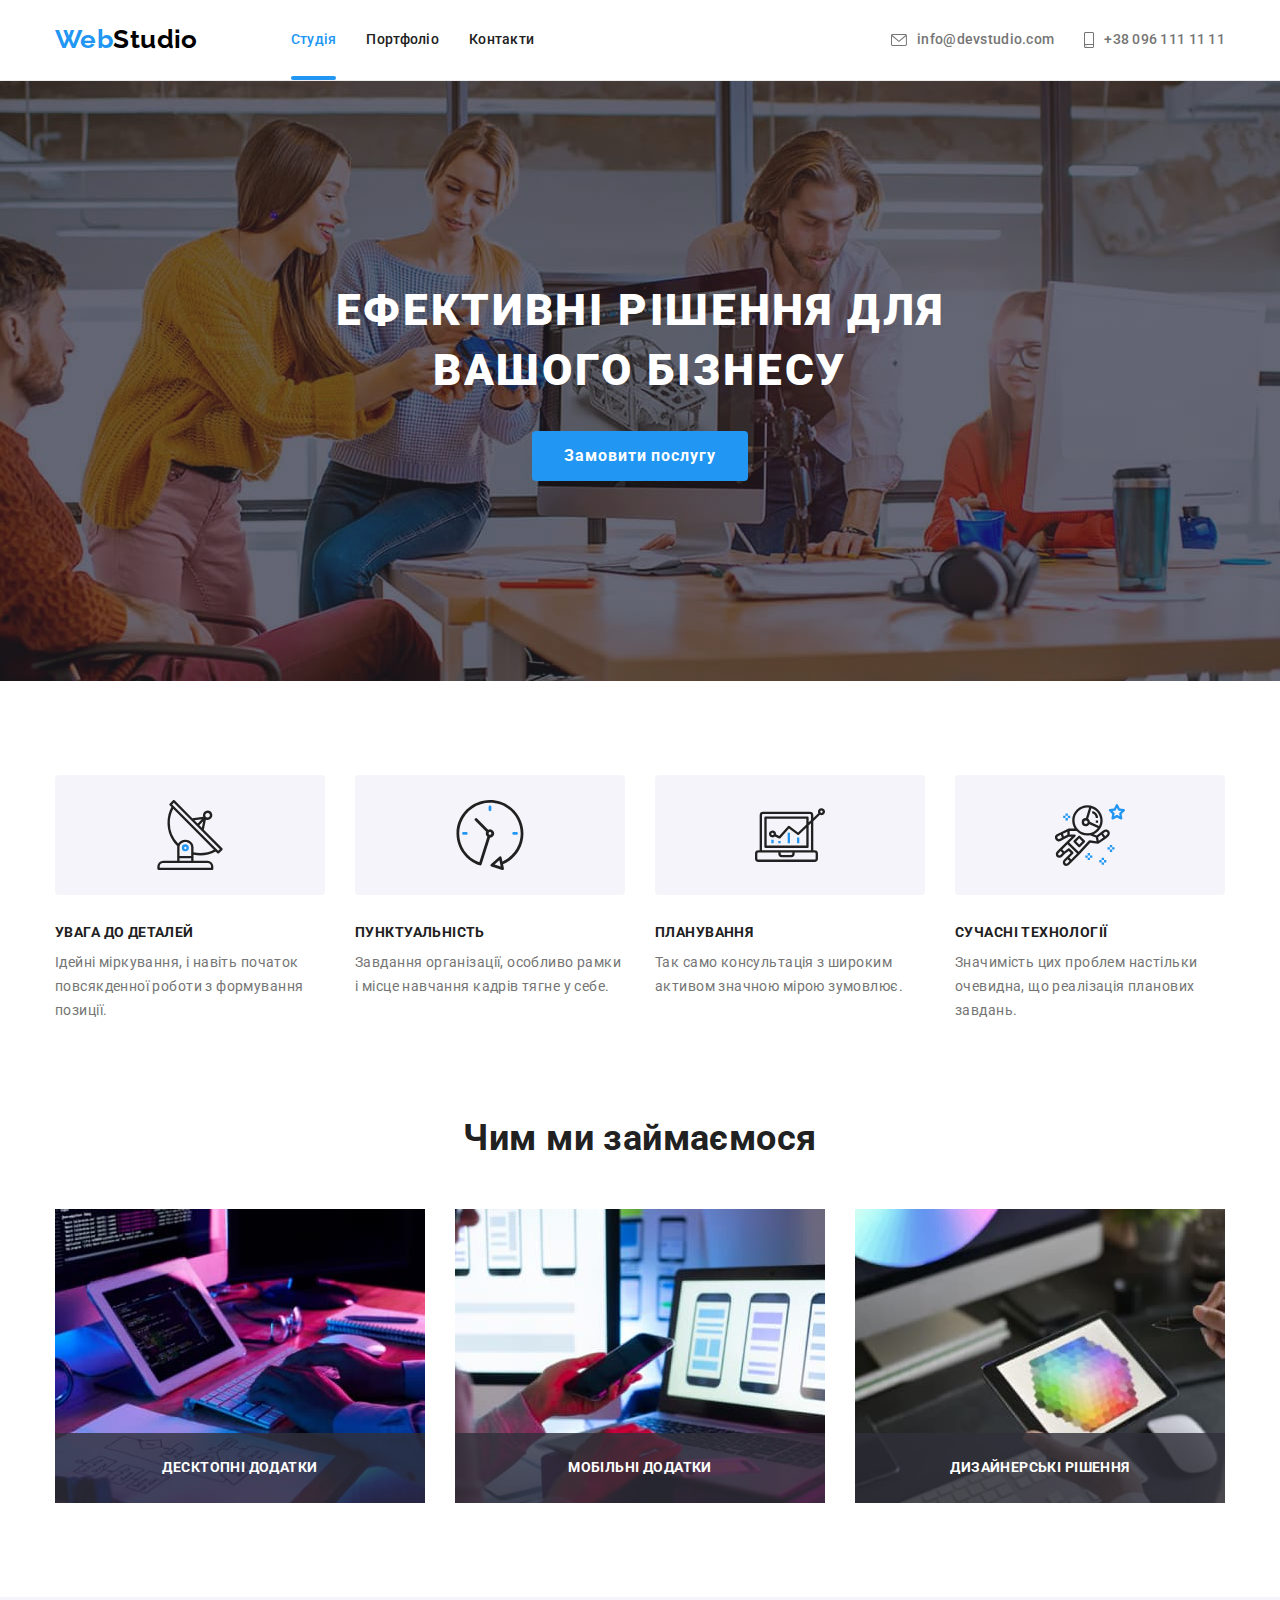
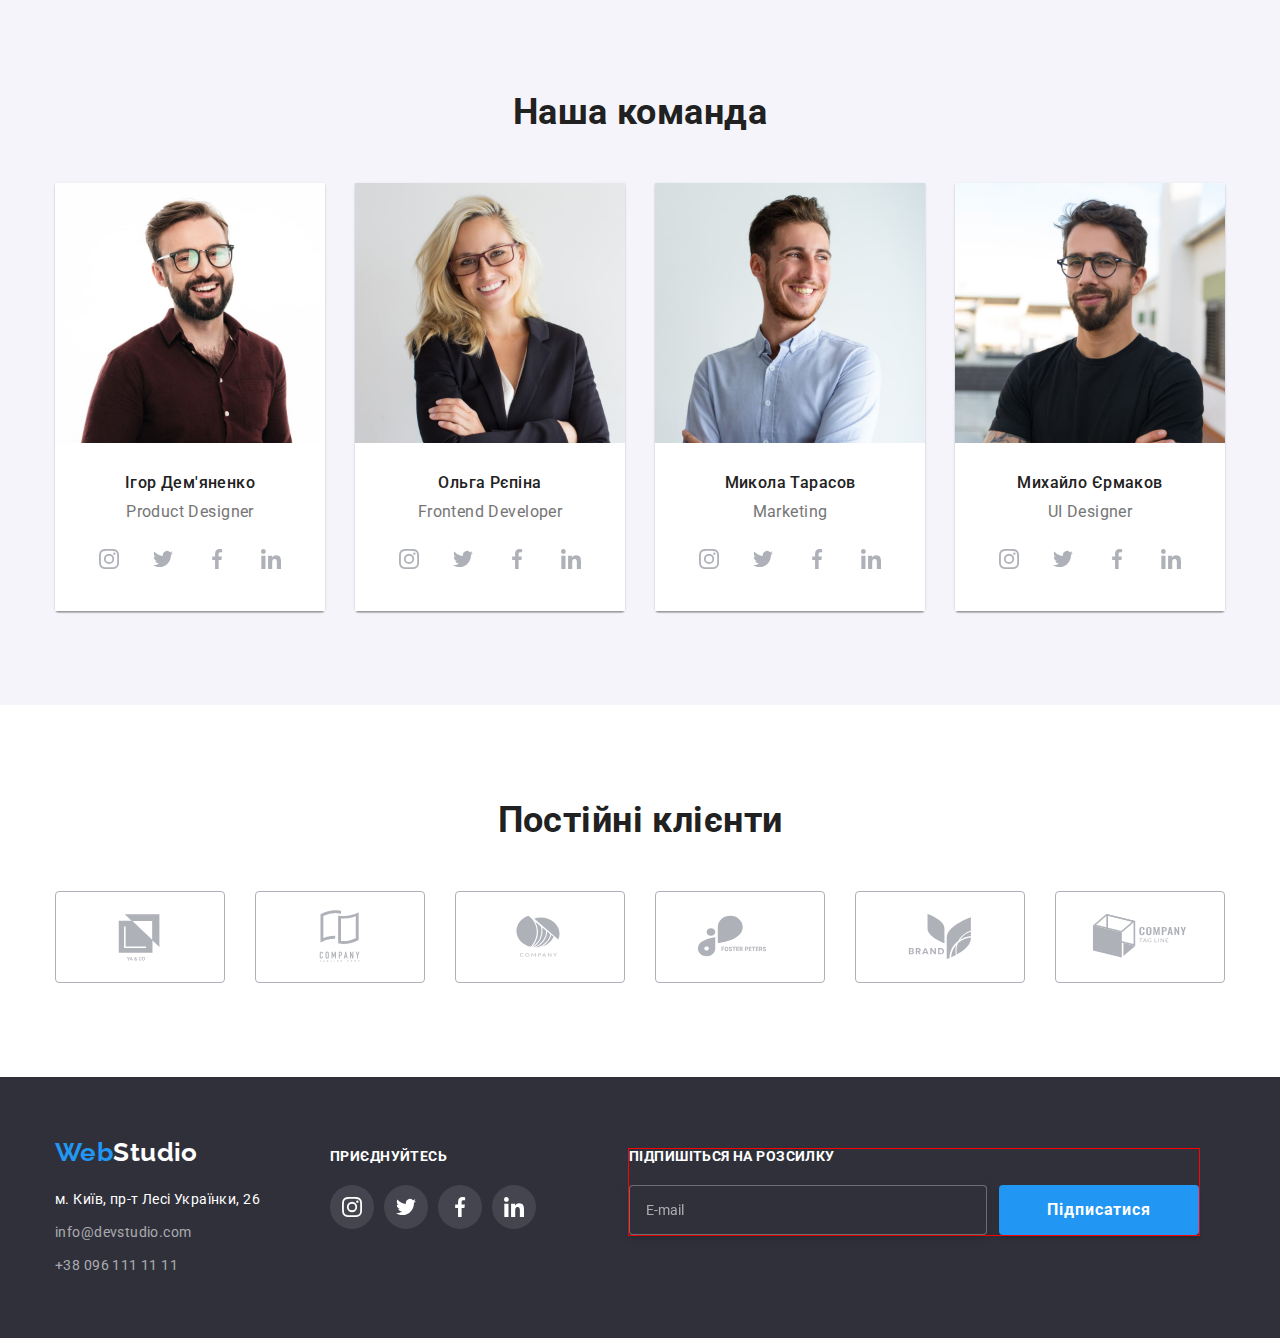
==== index.html @ 8bbc1e12 "Добавляет форму в футер" ====
<!DOCTYPE html>
<html lang="uk">
<head>
    <meta charset="UTF-8">
    <meta http-equiv="X-UA-Compatible" content="IE=edge">
    <meta name="viewport" content="width=device-width, initial-scale=1.0">
    <title>Студія</title>

    <link rel="stylesheet" href="https://cdnjs.cloudflare.com/ajax/libs/modern-normalize/1.1.0/modern-normalize.min.css">
    <link rel="stylesheet" href="https://fonts.googleapis.com/css2?family=Raleway:wght@700&family=Roboto:wght@400;500;700;900&display=swap">
    <link rel="stylesheet" href="./css/styles.css">
</head>
<body>
    <!-- шапка сайта-->
    <header class="page-header">
        <div class="container">
            <div class="main-nav">
                <nav class="nav-list">
                    <a lang="en" href="" class="logo"><span class="logo-span">Web</span>Studio</a>
                <ul class="site-nav list">    
                    <li class="item">
                        <a href="" class="link current">Студія</a>
                    </li>
                    <li class="item"> 
                        <a href="./portfolio.html" class="link">Портфоліо</a>
                    </li>
                    <li class="item"> 
                        <a href="" class="link">Контакти</a>
                    </li>
                </ul>
                </nav>
                <ul class="social-links list">
                    <li class="item">   
                        <a href="mailto:info@devstudio.com" class="contacts-mail">
                            <svg class="icon-envelope" width="16" height="12">
                                <use href="./img/symbol-defs.svg#icon-envelope"></use>
                            </svg>
                            info@devstudio.com
                        </a>
                    </li>
                    <li class="item">
                        <a href="tel:+380961111111" class="contacts-tel">
                            <svg class="icon-smartphone" width="10" height="16">
                                <use href="./img/symbol-defs.svg#icon-smartphone"></use>
                            </svg>
                            +38 096 111 11 11
                        </a>
                    </li>
                </ul> 
            </div>
        </div>
    </header>
    <main>
        <!-- заголовок и кнопка -->

        <section class="hero overlay">
            <div class="container">
                <h1 class="hero-title">Ефективні рішення для вашого бізнесу</h1>
                <button data-modal-open type="button" class="button primary">Замовити послугу</button>
            </div>
        </section>

        <!-- Модальное окно -->
        
        <div class="backdrop is-hidden" data-modal>
            <div class="modal">
                <button data-modal-close class="modal-button">
                    <svg class="modal-svg" width="18" height="18">
                        <use href="./img/symbol-defs.svg#icon-close-black"></use>
                    </svg>
                </button>
            </div>
        </div>
        <script src="./js/modal.js">
        </script>

        <!-- секция особенности -->
        
        <section class="section">
            <div class="container">
                <h2 class="section-title feature-title">Особливості та переваги</h2>
                <ul class="features">
                    <li class="features-list">
                        <div class="features-icon">
                            <svg class="icon-antenna" width="70" height="70">
                                <use href="./img/symbol-defs.svg#icon-antenna"></use>
                            </svg>
                        </div>
                        <h3 class="title">Увага до деталей</h3>
                        <p class="item">Ідейні міркування, і навіть початок повсякденної роботи з формування позиції.</p>
                    </li>
                    <li class="features-list">
                        <div class="features-icon">
                            <svg class="icon-clock" width="70" height="70">
                                <use href="./img/symbol-defs.svg#icon-clock"></use>
                            </svg>
                        </div>
                        <h3 class="title">Пунктуальність</h3>
                        <p class="item">Завдання організації, особливо рамки і місце навчання кадрів тягне у себе.</p>
                    </li>
                    <li class="features-list">
                        <div class="features-icon">
                            <svg class="icon-diagram" width="70" height="70">
                                <use href="./img/symbol-defs.svg#icon-diagram"></use>
                            </svg>
                        </div>
                        <h3 class="title">Планування</h3>
                        <p class="item">Так само консультація з широким активом значною мірою зумовлює.</p>
                    </li>
                    <li class="features-list">
                        <div class="features-icon">
                            <svg class="icon-astronaut" width="70" height="70">
                                <use href="./img/symbol-defs.svg#icon-astronaut"></use>
                            </svg>
                        </div>
                        <h3 class="title">Сучасні технології</h3>
                        <p class="item">Значимість цих проблем настільки очевидна, що реалізація планових завдань.</p>
                    </li>
                </ul>
            </div>
        </section>
            
        <!-- секция фото чем занимаемся -->
        <section class="section section-work">
            <div class="container">
                <h2 class="section-title">Чим ми займаємося</h2>
                    <ul class="work">
                        <li class="item">
                            <div class="item-thumb">
                                <img src="./img/box1.jpg" alt="пишемо програми, алгоритми" width="370" height="294">
                                <h3 class="title">Десктопні додатки</h3>
                            </div>
                        </li>
                        <li class="item">
                            <div class="item-thumb">
                                <img src="./img/box2.jpg" alt="робимо дизайн телефону на ноутбуці" width="370" height="294">
                                <h3 class="title">Мобільні додатки</h3>
                            </div>
                        </li>
                        <li class="item">
                            <div class="item-thumb">
                                <img src="./img/box3.jpg" alt="підбираємо кольори для дизайну" width="370" height="294">
                                <h3 class="title">Дизайнерські рішення</h3>
                            </div>
                        </li>
                    </ul>
            </div>
        </section>

        <!-- секция команда -->
        <section class="section section-team">
            <div class="container">
                <h2 class="section-title">Наша команда</h2>
                    <ul class="team">
                        <li class="team-list">
                            <img src="./img/img1.jpg" alt="фото Ігор Дем'яненко" width="270" height="260">
                            <div class="team-title">
                                <h3 class="title">Ігор Дем'яненко</h3>
                                <p lang="en" class="item">Product Designer</p>
                                <ul class="team-icon">
                                    <li class="team-icon-social">
                                        <a href="" class="team-icon-size">
                                            <svg class="team-svg" width="20" height="20">
                                                <use href="./img/symbol-defs.svg#icon-instagram"></use>
                                            </svg>
                                        </a>
                                    </li>
                                    <li class="team-icon-social">
                                        <a href="" class="team-icon-size">
                                            <svg class="team-svg" width="20" height="20">
                                                <use href="./img/symbol-defs.svg#icon-twitter"></use>
                                            </svg>
                                        </a>
                                    </li>
                                    <li class="team-icon-social">
                                        <a href="" class="team-icon-size">
                                            <svg class="team-svg" width="20" height="20">
                                                <use href="./img/symbol-defs.svg#icon-facebook"></use>
                                            </svg>
                                        </a>
                                    </li>
                                    <li class="team-icon-social">
                                        <a href="" class="team-icon-size">
                                            <svg class="team-svg" width="20" height="20">
                                                <use href="./img/symbol-defs.svg#icon-linkedin"></use>
                                            </svg>
                                        </a>
                                    </li>
                                </ul>
                            </div>
                        </li>
                        <li class="team-list">
                            <img src="./img/img2.jpg" alt="фото Ольга Рєпіна" width="270" height="260">
                            <div class="team-title">
                                <h3 class="title">Ольга Рєпіна</h3>
                                <p lang="en" class="item">Frontend Developer</p>
                                <ul class="team-icon">
                                    <li class="team-icon-social">
                                        <a href="" class="team-icon-size">
                                            <svg class="team-svg" width="20" height="20">
                                                <use href="./img/symbol-defs.svg#icon-instagram"></use>
                                            </svg>
                                        </a>
                                    </li>
                                    <li class="team-icon-social">
                                        <a href="" class="team-icon-size">
                                            <svg class="team-svg" width="20" height="20">
                                                <use href="./img/symbol-defs.svg#icon-twitter"></use>
                                            </svg>
                                        </a>
                                    </li>
                                    <li class="team-icon-social">
                                        <a href="" class="team-icon-size">
                                            <svg class="team-svg" width="20" height="20">
                                                <use href="./img/symbol-defs.svg#icon-facebook"></use>
                                            </svg>
                                        </a>
                                    </li>
                                    <li class="team-icon-social">
                                        <a href="" class="team-icon-size">
                                            <svg class="team-svg" width="20" height="20">
                                                <use href="./img/symbol-defs.svg#icon-linkedin"></use>
                                            </svg>
                                        </a>
                                    </li>
                                </ul>
                            </div>
                        </li>
                        <li class="team-list">
                            <img src="./img/img3.jpg" alt="фото чоловік Marketing" width="270" height="260">
                            <div class="team-title">
                                <h3 class="title">Микола Тарасов</h3>
                                <p lang="en" class="item">Marketing</p>
                                <ul class="team-icon">
                                    <li class="team-icon-social">
                                        <a href="" class="team-icon-size">
                                            <svg class="team-svg" width="20" height="20">
                                                <use href="./img/symbol-defs.svg#icon-instagram"></use>
                                            </svg>
                                        </a>
                                    </li>
                                    <li class="team-icon-social">
                                        <a href="" class="team-icon-size">
                                            <svg class="team-svg" width="20" height="20">
                                                <use href="./img/symbol-defs.svg#icon-twitter"></use>
                                            </svg>
                                        </a>
                                    </li>
                                    <li class="team-icon-social">
                                        <a href="" class="team-icon-size">
                                            <svg class="team-svg" width="20" height="20">
                                                <use href="./img/symbol-defs.svg#icon-facebook"></use>
                                            </svg>
                                        </a>
                                    </li>
                                    <li class="team-icon-social">
                                        <a href="" class="team-icon-size">
                                            <svg class="team-svg" width="20" height="20">
                                                <use href="./img/symbol-defs.svg#icon-linkedin"></use>
                                            </svg>
                                        </a>
                                    </li>
                                </ul>
                            </div>
                        </li>
                        <li class="team-list">
                            <img src="./img/img4.jpg" alt="фото Михайло Єрмаков" width="270" height="260">
                            <div class="team-title">
                                <h3 class="title">Михайло Єрмаков</h3>
                                <p lang="en" class="item">UI Designer</p>
                                <ul class="team-icon">
                                    <li class="team-icon-social">
                                        <a href="" class="team-icon-size">
                                            <svg class="team-svg" width="20" height="20">
                                                <use href="./img/symbol-defs.svg#icon-instagram"></use>
                                            </svg>
                                        </a>
                                    </li>
                                    <li class="team-icon-social">
                                        <a href="" class="team-icon-size">
                                            <svg class="team-svg" width="20" height="20">
                                                <use href="./img/symbol-defs.svg#icon-twitter"></use>
                                            </svg>
                                        </a>
                                    </li>
                                    <li class="team-icon-social">
                                        <a href="" class="team-icon-size">
                                            <svg class="team-svg" width="20" height="20">
                                                <use href="./img/symbol-defs.svg#icon-facebook"></use>
                                            </svg>
                                        </a>
                                    </li>
                                    <li class="team-icon-social">
                                        <a href="" class="team-icon-size">
                                            <svg class="team-svg" width="20" height="20">
                                                <use href="./img/symbol-defs.svg#icon-linkedin"></use>
                                            </svg>
                                        </a>
                                    </li>
                                </ul>
                            </div>
                        </li>
                    </ul>
            </div>
        </section>

        <!-- секция постоянные клиенты -->

        <section class="section section-client">
            <div class="container">
                <h2 class="section-title">Постійні клієнти</h2>
                <ul class="clients">
                    <li class="clients-list">
                        <a href="" class="clients-icon">
                            <svg class="company" width="106" height="60">
                                <use href="./img/symbol-defs.svg#icon-Logo-1"></use>
                            </svg>
                        </a> 
                    </li>
                    <li class="clients-list">
                        <a href="" class="clients-icon">
                            <svg class="company" width="106" height="60">
                                <use href="./img/symbol-defs.svg#icon-Logo-2"></use>
                            </svg>
                        </a>
                    </li>
                    <li class="clients-list">
                        <a href="" class="clients-icon">
                            <svg class="company" width="106" height="60">
                                <use href="./img/symbol-defs.svg#icon-Logo-3"></use>
                            </svg>
                        </a>
                    </li>
                    <li class="clients-list">
                        <a href="" class="clients-icon">
                            <svg class="company" width="106" height="60">
                                <use href="./img/symbol-defs.svg#icon-Logo-4"></use>
                            </svg>
                        </a>
                    </li>
                    <li class="clients-list">
                        <a href="" class="clients-icon">
                            <svg class="company" width="106" height="60">
                                <use href="./img/symbol-defs.svg#icon-Logo-5"></use>
                            </svg>
                        </a>
                    </li>
                    <li class="clients-list">
                        <a href="" class="clients-icon">
                            <svg class="company" width="106" height="60">
                                <use href="./img/symbol-defs.svg#icon-Logo-6"></use>
                            </svg>
                        </a>
                    </li>
                </ul>

            </div>
        </section>

    </main>
    <!-- футер -->
    
    <footer class="footer">
        <div class="container">
            <div class="footer-all">
                <a lang="en" href="" class="logo-footer"><span class="logo-span">Web</span>Studio</a>
                <address class="footer-address">
                    <a href="" class="address">м. Київ, пр-т Лесі Українки, 26</a>
                    <ul class="footer-contacts social-links">
                        <li class="contacts">
                            <a href="mailto:info@devstudio.com" class="contacts-mail">info@devstudio.com</a>
                        </li>
                        <li>
                            <a href="tel:+380961111111" class="contacts-tel">+38 096 111 11 11</a>
                        </li>
                    </ul>
                </address>
            </div>
            <div class="footer-social">
                <h3 class="title-footer">приєднуйтесь</h3>
                <ul class="footer-icon">
                    <li class="footer-icon-social">
                        <a href="" class="footer-icon-size">
                            <svg class="footer-svg" width="20" height="20">
                                <use href="./img/symbol-defs.svg#icon-instagram-footer"></use>
                            </svg>
                        </a>
                    </li>
                    <li class="footer-icon-social">
                        <a href="" class="footer-icon-size">
                            <svg class="footer-svg" width="20" height="20">
                                <use href="./img/symbol-defs.svg#icon-twitter-footer"></use>
                            </svg>
                        </a>
                    </li>
                    <li class="footer-icon-social">
                        <a href="" class="footer-icon-size">
                            <svg class="footer-svg" width="20" height="20">
                                <use href="./img/symbol-defs.svg#icon-facebook-footer"></use>
                            </svg>
                        </a>
                    </li>
                    <li class="footer-icon-social">
                        <a href="" class="footer-icon-size">
                            <svg class="footer-svg" width="20" height="20">
                                <use href="./img/symbol-defs.svg#icon-linkedin-footer"></use>
                            </svg>
                        </a>
                    </li>
                </ul>
            </div>  
            <form class="form">
                <h3 class="title-footer">підпишіться на розсилку</h3>
                <div class="form-field">
                    <label for="email"></label>
                    <input class="form-input" type="email" name="email" id="email" placeholder="E-mail" />
                    <button class="footer-btn" type="submit">Підписатися</button>
                </div>
            </form>          
        </div>
    </footer>
    
   
</body>
</html>
---- css/styles.css ----
:root {
    --primary-text-color: #212121;
    --secondary-text-color: #757575;
    --title-text-color: #FFFFFF;
    --accent-color: #2196F3;
    --logo-accent-color: #000000;
    --clients-accent-color: #afb1b8;
    --footer-mail-text-color: rgba(255, 255, 255, 0.6);
    --footer-icon-color: rgba(255, 255, 255, 0.1);
    --primary-bg-color: #FFFFFF;
    --clients-bg-color: #F5F5F5;
    --secondary-bg-color: #F5F4FA;
    --bg-color-hero: #C4C4C4;
    --bgimg-overlay: rgba(47, 48, 58, 0.4);
    --bg-color-overlay-sites: rgba(33, 150, 243, 0.9);
    --hero-footer-bg-color: #2F303A;
    --border-color: #ECECEC;
    --border-sites: #EEEEEE;
    --border-clients: #AFB1B8;
    --card-sites-gap: 30px;
    --timing-function: cubic-bezier(0.4, 0, 0.2, 1);
}   

/* цвет основого текста #212121 */
/* вторичный цвет текста #757575*/
/* вспомагат черный цвет #000000 */
/* белый цвет #FFFFFF */
/* акцент синий цвет #2196F3 */
/* футер почта,тел rgba(255, 255, 255, 0.6)*/

/* осн цвет фона #F5F5F5 */
/* вторичный цвет фона #F5F4FA */
/* герой, футер цвет фона #2F303A */
/* граница в хедере цвет #ECECEC */
/* граница на сайте цвет #EEEEEE */

html {
    box-sizing: border-box;
}

/* *,
*::before,
*::after {
    box-sizing: inherit;
} */

body {

    color: var(--primary-text-color);
    background-color: var(--primary-bg-color);
    font-size: 14px;
    font-family: Roboto, sans-serif;
    letter-spacing: 0.03em;
}

/* Утилиты */

h1,
h2,
h3,
h4,
h5,
h6, 
p {
    margin: 0;
}

ul {
    list-style: none;
    padding: 0;
    margin: 0;
}

.list {
    padding: 0;
    margin: 0;
}

/* Logo шапка */

.page-header {
    background-color: var(--title-text-color);
    border-bottom: 1px solid var(--border-color);
}

.container {
    width: 1200px;
    padding-left: 15px;
    padding-right: 15px;
    margin-left: auto;
    margin-right: auto;
}

.main-nav {
    display: flex;
    
}

.nav-list {
    display: flex;
    align-items: center;
}

.logo {
    margin-right: 93px;
    padding-top: 24px;
    padding-bottom: 25px;

    color: var(--logo-accent-color);
}

.logo-footer {
    display: block;
    color: var(--title-text-color);
    
}

.logo-span {
    color: var(--accent-color);
}

.logo, 
.logo-footer, 
.logo-span {
    font-family: Raleway, sans-serif;
    font-weight: 700;
    font-size: 26px;
    line-height: 1.19;
    text-decoration: none;
}

/* Site nav хедер */

.site-nav {
    display: flex;
}

.site-nav .item:not(:last-child) {
    margin-right: 30px;
}

.site-nav .link {
    display: inline-block;
    position: relative;
    
    padding-top: 32px;
    padding-bottom: 32px;

    color: var(--primary-text-color);
    font-weight: 500;
    line-height: 1.14;
    letter-spacing: 0.02em;
    text-decoration: none;

    transition: color 250ms var(--timing-function);
    
}

.site-nav .link:hover, 
.site-nav .link:focus {
    color: var(--accent-color);
}

.site-nav .link.current {
    position: relative;
    color: var(--accent-color);

}

.site-nav .link.current::after {
    content: ""; 
    display: block;
    position: absolute;
    right: 0;
    left: 0;
    bottom: 0;
    
    max-width: 100%;
    height: 4px;
    
    border-bottom: 4px solid var(--accent-color);
    border-radius: 2px;
    
}

/* контакты шапка */

.social-links {
    display: flex;
    margin-left: auto;
}

.social-links .item:not(:last-child) {
    margin-right: 30px;
}

.social-links a {
    padding: 0;
    margin: 0;

    color: var(--secondary-text-color);
    font-weight: 500;
    line-height: 1.14;
    letter-spacing: 0.02em;
    text-decoration: none;

}

.social-links .item {

    padding-top: 32px;
    padding-bottom: 32px;
    
}

.contacts-mail,
.contacts-tel {
    display: flex;
    align-items: center;
    color: inherit;
    
    transition: color 250ms var(--timing-function);
}

.contacts-mail:hover, 
.contacts-mail:focus {
    color: var(--accent-color);
}

.contacts-tel:hover,
.contacts-tel:focus {
    color: var(--accent-color);
}

/* Иконки в шапке конверт и телефон */

.icon-envelope, 
.icon-smartphone {
    margin-right: 10px;
    fill: currentColor;
}

/* секция герой */

.overlay {
    height: 600px;
    max-width: 1600px;
    margin-left: auto;
    margin-right: auto;
    background-image: 
    linear-gradient( 
        to right, 
        var(--bgimg-overlay),
        var(--bgimg-overlay)) ,
    url(../img/overlay.jpg);
    background-position: center;
    background-repeat: no-repeat;
    
}

.hero {
    /* padding-top: 200px;
    padding-bottom: 200px; */
    /* background-color: var(--hero-footer-bg-color); */
    text-align: center;
    letter-spacing: 0.06em;
}

.hero-title {
    margin-left: auto;
    margin-right: auto;
    margin-bottom: 30px;
    padding-top: 200px;

    color: var(--title-text-color);
    width: 696px;
    font-weight: 900;
    font-size: 44px;
    line-height: 1.36;
    
    letter-spacing: 0.06em;
    text-transform: uppercase;
}

/* Навигация кнопки в Портфолио */

.nav-buttons {
    display: flex;
    justify-content: center;
    margin-bottom: 50px;
}

.nav-buttons .list-button:not(:last-child) {
    margin-right: 8px;
}

/* кнопки, фильтр*/

.button {
    display: inline-block;
    padding: 6px 22px;

    color: var(--primary-text-color);
    background-color: var(--secondary-bg-color);
    font-family: inherit;
    font-weight: 500;
    font-size: 16px;
    line-height: 1.63;
    border-radius: 4px;
    border: none;
    text-align: center;
    cursor: pointer;

    transform: rotateY(0);
    transition: color 250ms var(--timing-function),
        background-color 250ms var(--timing-function),
        transform 250ms var(--timing-function), 
        box-shadow 250ms var(--timing-function); 

}

.button.primary {
    display: inline-block;
    padding: 10px 32px;

    min-width: 216px;
    border-radius: 4px;
    border: none;

    color: var(--title-text-color);
    background-color: var(--accent-color);
    font-weight: 700;
    font-size: 16px;
    line-height: 1.88;
    letter-spacing: 0.06em;

    cursor: pointer;
    /* align-items: center; */
}

.button:hover,
.button:focus {
    color: var(--title-text-color);
    background-color: var(--accent-color);
    box-shadow: 0px 3px 1px rgba(0, 0, 0, 0.1), 0px 1px 2px rgba(0, 0, 0, 0.08), 0px 2px 2px rgba(0, 0, 0, 0.12);

    transform: rotateY(360deg);
    
}

/* Модальное окно */

.backdrop {
    position: fixed;
    top: 0;
    left: 0;
    width: 100%;
    height: 100%;
    z-index: 9;
    background-color: rgba(0, 0, 0, 0.2);
    opacity: 1;
    transition: opacity 250ms var(--timing-function), visibility 250ms var(--timing-function);
}

.backdrop.is-hidden {
    visibility: hidden;
    opacity: 0;
    pointer-events: none;
}

.modal {
    position: absolute;
    top: 50%;
    left: 50%;
    padding: 8px;

    width: 528px;
    height: 581px;

    background: var(--primary-bg-color);
    box-shadow: 0px 1px 3px rgba(0, 0, 0, 0.12), 0px 1px 1px rgba(0, 0, 0, 0.14), 0px 2px 1px rgba(0, 0, 0, 0.2);
    border-radius: 4px;


    transform: translate(-50%, -50%) scale(1);
    transition: transform 250ms var(--timing-function);
}

.backdrop.is-hidden .modal {
    transform: translate(-50%, -50%) scale(0.5);
}

.modal-button {
    position: fixed;
    display: flex;
    align-items: center;

    width: 30px;
    height: 30px;
    top: 0;
    right: 0;
    
    margin-top: 8px;
    margin-right: 8px;

    background-position: center;
    background-color: var(--primary-bg-color);
    border-radius: 50%;
    border: 1px solid rgba(0, 0, 0, 0.1);

    cursor: pointer;
    
}

.modal-svg {
    fill: var(--logo-accent-color);
}

/* секции */

.section {
    padding-top: 94px;
    padding-bottom: 94px;
}

.section-work {
    padding-top: 0;
}


.section-team {
    background-color: var(--secondary-bg-color);
}

.section-client {
    background-color: var(--primary-bg-color);
}

.section-title {
    margin-top: 0;
    margin-bottom: 50px;
    
    color: var(--primary-text-color);
    font-weight: 700;
    font-size: 36px;
    line-height: 1.17;
    text-align: center;
}

.item-thumb {
    position: relative;
    display: flex;
    align-items: center;
    justify-content: center;
}

.item-thumb::before {
    content: "";
    display: inline-block;
    position: absolute;

    width: 370px;
    height: 70px;
    background-color: rgba(47, 48, 58, 0.8);
    bottom: 0;
    
}

.item-thumb .title {
    position: absolute;
    text-transform: uppercase;
    color: var(--title-text-color);
    
    bottom: 0%;
    padding-top: 27px;
    padding-bottom: 27px;
    font-weight: 700;
    font-size: 14px;
    line-height: 1.14;
}

/* Скрыть заголовки */

.feature-title, 
.portfolio-title {
    display: none;
    /* visually-hidden */
    visibility: hidden;
    margin-bottom: 0;
}

img {
    display: block;
    margin-bottom: 0;

    max-width: 100%;
    height: auto;
}

.work {
    display: flex;
    
}

.work .item:not(:last-child) {
    margin-right: 30px;
}

/* секция: команда, особенности, клиенты; в портфолио:
 сайты*/

.features {
    display: flex;
    
}

.features-list {
    
    width: 270px;
    margin-right: 30px;
    margin-bottom: 0;
}

.features-list:nth-child(4n) {
    margin-right: 0;
}

/* Иконки в Преимуществах */

.features-icon {
    display: flex;
    padding: 0;
    width: 270px;
    height: 120px;
    margin-bottom: 30px;
    background-color: var(--secondary-bg-color);
    justify-content: center;
    align-items: center;
    border-radius: 4px;
    border: none;
}

/* .features-list::before {
    content: '';
    display: block;
    height: 120px;
    margin-bottom: 30px;
    background-color: var(--secondary-bg-color);
    
    background-size: 70px 70px;
    background-repeat: no-repeat;
    background-position: center;
    border-radius: 4px;

} */

/* .icon-antenna::before {
    background-image: url(../img/antenna.svg);
}

.icon-clock::before {
    background-image: url(../img/clock.svg);
}

.icon-diagram::before {
    background-image: url(../img/diagram.svg);
}

.icon-astronaut::before {
    background-image: url(../img/astronaut.svg);
} */

/* Пример 1-й иконки через nth-child */
/* .features-list:nth-child(1)::before {
    background-image: url(../img/antenna.svg);
} */

.features .title {
    margin-top: 0;
    margin-bottom: 10px;

    font-size: 14px;
    text-transform: uppercase;

    color: var(--primary-text-color);
    font-weight: 700;
    line-height: 1.14;
}

.features .item {
    margin-top: 0;
    margin-bottom: 0;

    color: var(--secondary-text-color);
    line-height: 1.71;
}

.team {
    display: flex;
}

.team-list {
    width: 270px;
    margin-right: 30px;
    margin-bottom: 0;

    box-shadow: 0px 1px 3px rgba(0, 0, 0, 0.12), 0px 1px 1px rgba(0, 0, 0, 0.14), 0px 2px 1px rgba(0, 0, 0, 0.2);
    border-radius: 0px 0px 4px 4px;
}

.team-list:nth-child(4n) {
    margin-right: 0;
}

.team-title {
    background-color: var(--primary-bg-color);

    padding-top: 30px;
    padding-bottom: 30px;
}

.team .title {
    margin-top: 0;
    margin-bottom: 10px;
    
    
    color: var(--primary-text-color);
    font-weight: 500;
    font-size: 16px;
    line-height: 1.19;
    text-align: center;
}

 .team .item {
    margin-top: 0;
    margin-bottom: 0;
    padding-top: 0;
    padding-bottom: 0;
    
    color: var(--secondary-text-color);
    font-size: 16px;
    line-height: 1.19;
    text-align: center;

 }

.team-icon {
    display: flex;
    margin-top: 16px;
    justify-content: center;
    align-items: center;
}

.team-icon-social {
    margin-right: 10px;
}

.team-icon-social:nth-child(4n) {
    margin-right: 0;
}

.team-icon-size {
    display: flex;
    width: 44px;
    height: 44px;
    justify-content: center;
    align-items: center;
    
    background-color: var(--primary-bg-color);
    border-radius: 50%;

    transform: scale(1);
    transition: background-color 250ms var(--timing-function), transform 250ms var(--timing-function);
}

.team-svg {
    fill: var(--border-clients);
    transition: fill 250ms var(--timing-function);
}

.team-icon-size:hover, 
.team-icon-size:focus {
    background-color: var(--accent-color);
    transform: scale(1.3);
}

.team-icon-size:hover svg, 
.team-icon-size:focus svg{
    fill: var(--primary-bg-color);
}

.clients {
    display: flex;
    flex-wrap: nowrap;
}

.clients-list {
    width: 170px;
    height: 92px;
    padding: 0;
    margin-right: 30px;
    margin-bottom: 0;
    background-color: var(--primary-bg-color);
    border: none;

    
}

.clients-list:nth-child(6n) {
    margin-right: 0;
}

/* Иконки компаний */

.clients-icon {
    display: flex;
    align-items: center;
    justify-content: center;
    
    width: 100%;
    height: 100%;
    border: 1px solid var(--border-clients);
    border-radius: 4px;
    fill: var(--clients-accent-color);

    transform: scale(1);
    transition: border 250ms var(--timing-function), transform 250ms var(--timing-function), fill 250ms var(--timing-function);
}

.clients-icon:hover, 
.clients-icon:focus {
    fill: var(--accent-color);
    border: 1px solid var(--accent-color);
    cursor: pointer;

    transform: scale(1.2);

}

 /* Портфолио сайты */

.sites {
    display: flex;
    flex-wrap: wrap;
    gap: var(--card-sites-gap);
        
    /* margin-left: calc( -1 * var(--card-sites-gap));
    margin-top: calc( -1 * var(--card-sites-gap)); */
}

.sites-list {
    flex-basis: calc((100% - 2 * var(--card-sites-gap))/ 3 );
    background: var(--primary-bg-color);

    /* margin-left: var(--card-sites-gap);
        margin-top: var(--card-sites-gap); */
}

.sites-link {
    display: block;
    text-decoration: none;
    transition: box-shadow 250ms var(--timing-function);
}

.sites-link:hover,
.sites-link:focus {
    box-shadow: 0px 1px 1px rgba(0, 0, 0, 0.12), 0px 4px 4px rgba(0, 0, 0, 0.06), 1px 4px 6px rgba(0, 0, 0, 0.16);
}

/* Оверлей и ховер, текст на сайте */

.sites-tumb {
    position: relative;
    overflow: hidden;
}

.sites-overlay {
    position: absolute;
    
    top: 0;
    left: 0;
    width: 100%;
    height: 100%;

    background-color: var(--bg-color-overlay-sites);
    /* opacity: 0; */
    transform: translateY(100%);
    transition: transform 250ms var(--timing-function);
}

.sites-list:hover .sites-overlay,
.sites-list:focus .sites-overlay {
    opacity: 1;
    transform: translateY(0);
    
}

.sites-label {
    position: absolute;
    top: 50%;
    left: 50%;
    transform: translate(-50%, -50%);
}

.sites-label:hover,
.sites-label:focus {
    opacity: 1;
}

.label{
    color: var(--title-text-color);
    font-size: 18px;
    line-height: 1.56;
    width: 322px;
}
/* 
.sites-list:nth-child(3n) {
    margin-right: 0;
}

.sites-list:nth-last-child(-n + 3) {
    margin-bottom: 0;
} */

/* .sites-title:hover,
.sites-title:focus {
    
    box-shadow: 0px 1px 1px rgba(0, 0, 0, 0.12), 0px 4px 4px rgba(0, 0, 0, 0.06), 1px 4px 6px rgba(0, 0, 0, 0.16);
} */

.sites-title {
    padding: 20px 24px;
    border-left: 1px solid var(--border-sites);
    border-right: 1px solid var(--border-sites);
    border-bottom: 1px solid var(--border-sites);

}

.sites .title {
    margin-bottom: 4px;

    color: var(--primary-text-color);
    font-weight: 700;
    font-size: 18px;
    line-height: 2.00;
    letter-spacing: 0.06em;
}
  
.sites .item {
    color: var(--secondary-text-color);
    font-size: 16px;
    line-height: 1.88;
}

/* футер */

.footer {
    padding-top: 60px;
    padding-bottom: 60px;
    
    background-color: var(--hero-footer-bg-color);
}

.footer .container {
    display: flex;
    align-items: baseline;
}

.footer-all {
    display: flex;
    align-items: baseline;
    flex-direction: column;
    margin-right: 70px;
}

.address {
    color: var(--title-text-color);
    font-style: normal;
    line-height: 1.71;
    text-decoration: none;
}

.footer-contacts a {
    padding: 0;
    margin: 0;

    color: var(--footer-mail-text-color);
    font-weight: 400;
    line-height: 1.71;
    letter-spacing: 0.03em;
    text-decoration: none;

    transition: color 250ms var(--timing-function);
}

.footer-address {
    margin-top: 20px;
}

.footer-contacts {
    display: block;
    margin-top: 9px;

    color:var(--footer-mail-text-color);
    font-style: normal;
    line-height: 1.71;
}  

.contacts {
    margin-top: 9px;
    margin-bottom: 9px;
}

.footer-social {
    display: flex; 
    flex-direction: column;
    align-self: baseline;
    margin-right: 93px;
}

.footer-icon {
    display: flex;
    
}

.title-footer {
    margin-top: 0;
    margin-bottom: 20px;
    
    font-size: 14px;
    text-transform: uppercase;

    color: var(--primary-bg-color);
    font-weight: 700;
    line-height: 1.14;
}

.footer-icon-size {
    display: flex;
    justify-content: center;
    align-items: center;
    
    width: 44px;
    height: 44px;
    background-position: center;
    background-color: var(--footer-icon-color);
    border-radius: 50%;

    transition: background-color 250ms var(--timing-function);
}

/* .footer-icon-size:hover {
    animation-name: changeBgColor;
    animation-duration: 250ms;
}

@keyframes changeBgColor {
    0% {
        background-color: var(--footer-icon-color);
    }

    50% {
        background-color: orange;
    }

    100% {
        background-color: var(--accent-color);
    }
} */

.footer-svg {
    fill: var(--primary-bg-color);

}

.footer-icon-size:hover,
.footer-icon-size:focus {
    background-color: var(--accent-color);
   }

.footer-icon-size:hover svg {
    fill: var(--primary-bg-color);
}

.footer-icon-social:not(:first-child) {
    margin-left: 10px;
}

.footer-icon-social:first-child {
    margin-left: 0;
}

.form {
    width: 570px; 
    outline: 1px solid red;  
}

.form-field {
    display: flex;
    
}

.form-input{
    background-color: #2F303A;
    margin-right: 12px;
    width: 358px;
    height: 50px;
    padding-left: 16px;
    padding-top: 15px;
    padding-bottom: 15px;

    border: 1px solid rgba(255, 255, 255, 0.3);
    filter: drop-shadow(0px 4px 4px rgba(0, 0, 0, 0.15));
    border-radius: 4px;
    
}

.form-field input::placeholder {
    color: rgba(255, 255, 255, 0.6);
}

.footer-btn {
    width: 200px;
    height: 50px;

    padding: 10px 28px;
    border-radius: 4px;
    box-shadow: 0px 4px 4px rgba(0, 0, 0, 0.15);
    border: none;
}

.form-field button {
    color: var(--title-text-color);
    background-color: var(--accent-color);
    font-weight: 700;
    font-size: 16px;
    line-height: 1.88;
    letter-spacing: 0.06em;
    cursor: pointer; 
      
}
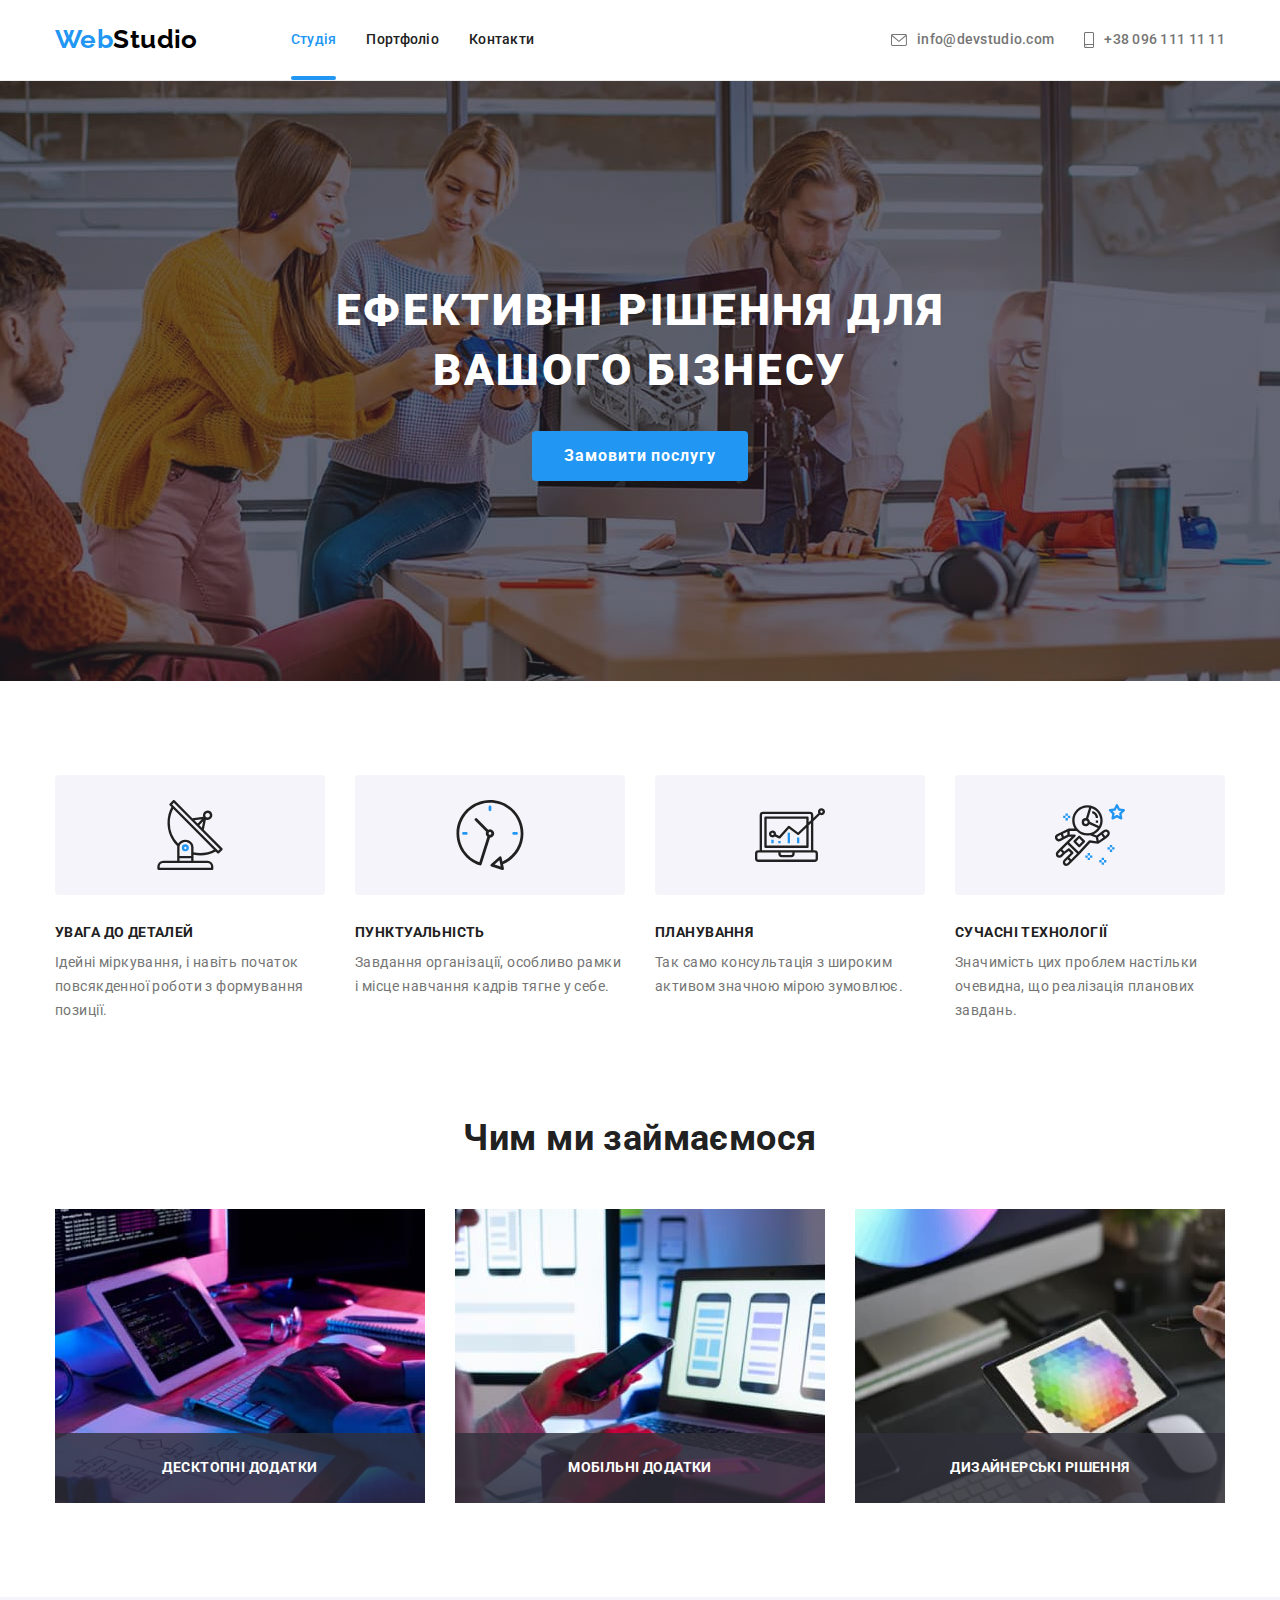
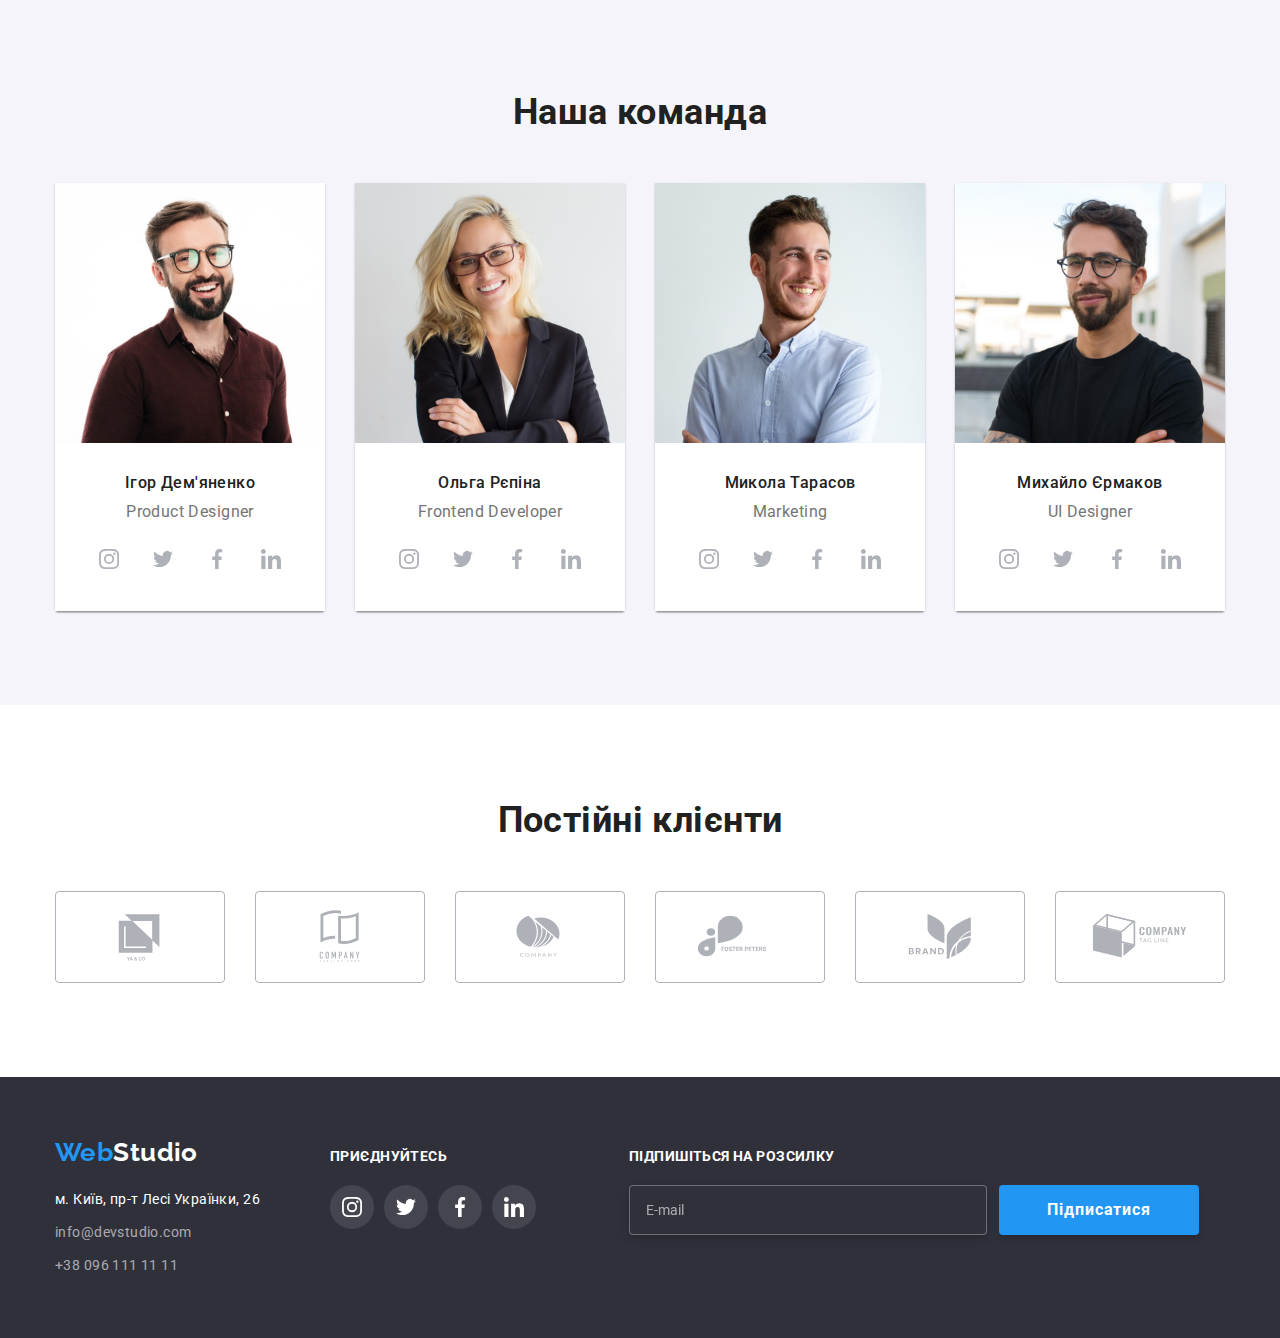
==== commit 8173ed19: "Добавляет стили в форму" ====
--- a/index.html
+++ b/index.html
@@ -69,7 +69,32 @@
                         <use href="./img/symbol-defs.svg#icon-close-black"></use>
                     </svg>
                 </button>
-            </div>
+            <form class="form-ad">
+                <h2 class="modal-title">Залиште свої дані, ми вам передзвонимо</h2>
+                <div class="form-modal">
+                    <label for="name">Ім'я</label>
+                    <input type="text" name="name" id="name">
+                </div>
+                <div class="form-modal">
+                    <label class="" for="tel">Телефон</label>
+                    <input type="tel" name="tel" id="tel">
+                </div>
+                <div class="form-modal">
+                    <label for="mail">Пошта</label>
+                    <input type="email" name="email" id="mail">
+                </div>
+
+                <div class="form-modal">
+                    <label for="comment">Коментар</label>
+                    <textarea class="comment" name="comment" id="comment" rows="10" placeholder="Введіть текст"></textarea>
+                </div>
+                <div class="form-checkbox">
+                    <input type="checkbox" name="policy" id="policy" />
+                    <label for="policy">Погоджуюся з розсилкою та приймаю Умови договору</label>
+                </div>
+                <button type="submit">Відправити</button>
+                </div>
+            </form>
         </div>
         <script src="./js/modal.js">
         </script>
--- a/css/styles.css
+++ b/css/styles.css
@@ -416,6 +416,68 @@
     fill: var(--logo-accent-color);
 }
 
+/* форма, разметка в модал.окне */
+.form-ad {
+    max-width: 528px;
+    margin: 0px;
+    padding: 40px;
+}
+
+.modal-title {
+    color: var(--primary-text-color);
+    font-weight: 700;
+    font-size: 20px;
+    line-height: 1.15;
+    text-align: center;
+    margin-bottom: 12px;
+}
+
+.form-modal {
+display: flex;
+flex-direction: column;
+}
+
+.form-modal:not(:last-child) {
+    margin-bottom: 10px;
+}
+
+.form-modal label {
+    color: var(--secondary-text-color);
+    font-weight: 400;
+    font-size: 12px;
+    line-height: 1.16;
+    letter-spacing: 0.01em;
+    margin-bottom: 4px;
+}
+
+.form-modal input {
+    height: 40px;
+    border: 1px solid rgba(33, 33, 33, 0.2);
+    border-radius: 4px;
+}
+
+textarea {
+    resize: none;
+
+    padding: 12px 16px;
+    border: 1px solid rgba(33, 33, 33, 0.2);
+    border-radius: 4px;
+}
+
+textarea::placeholder {
+    color: rgba(117, 117, 117, 0.5);
+    font-weight: 400;
+    font-size: 12px;
+    line-height: 1.16;
+    letter-spacing: 0.01em;
+}
+
+.form-checkbox {
+    margin-top: 20px;
+    margin-bottom: 30px;
+}
+
+
 /* секции */
 
 .section {
@@ -991,13 +1053,12 @@
 }
 
 .form {
-    width: 570px; 
-    outline: 1px solid red;  
+width: 570px;
+
 }
 
 .form-field {
     display: flex;
-    
 }
 
 .form-input{
@@ -1037,5 +1098,5 @@
     line-height: 1.88;
     letter-spacing: 0.06em;
     cursor: pointer; 
-      
+
 }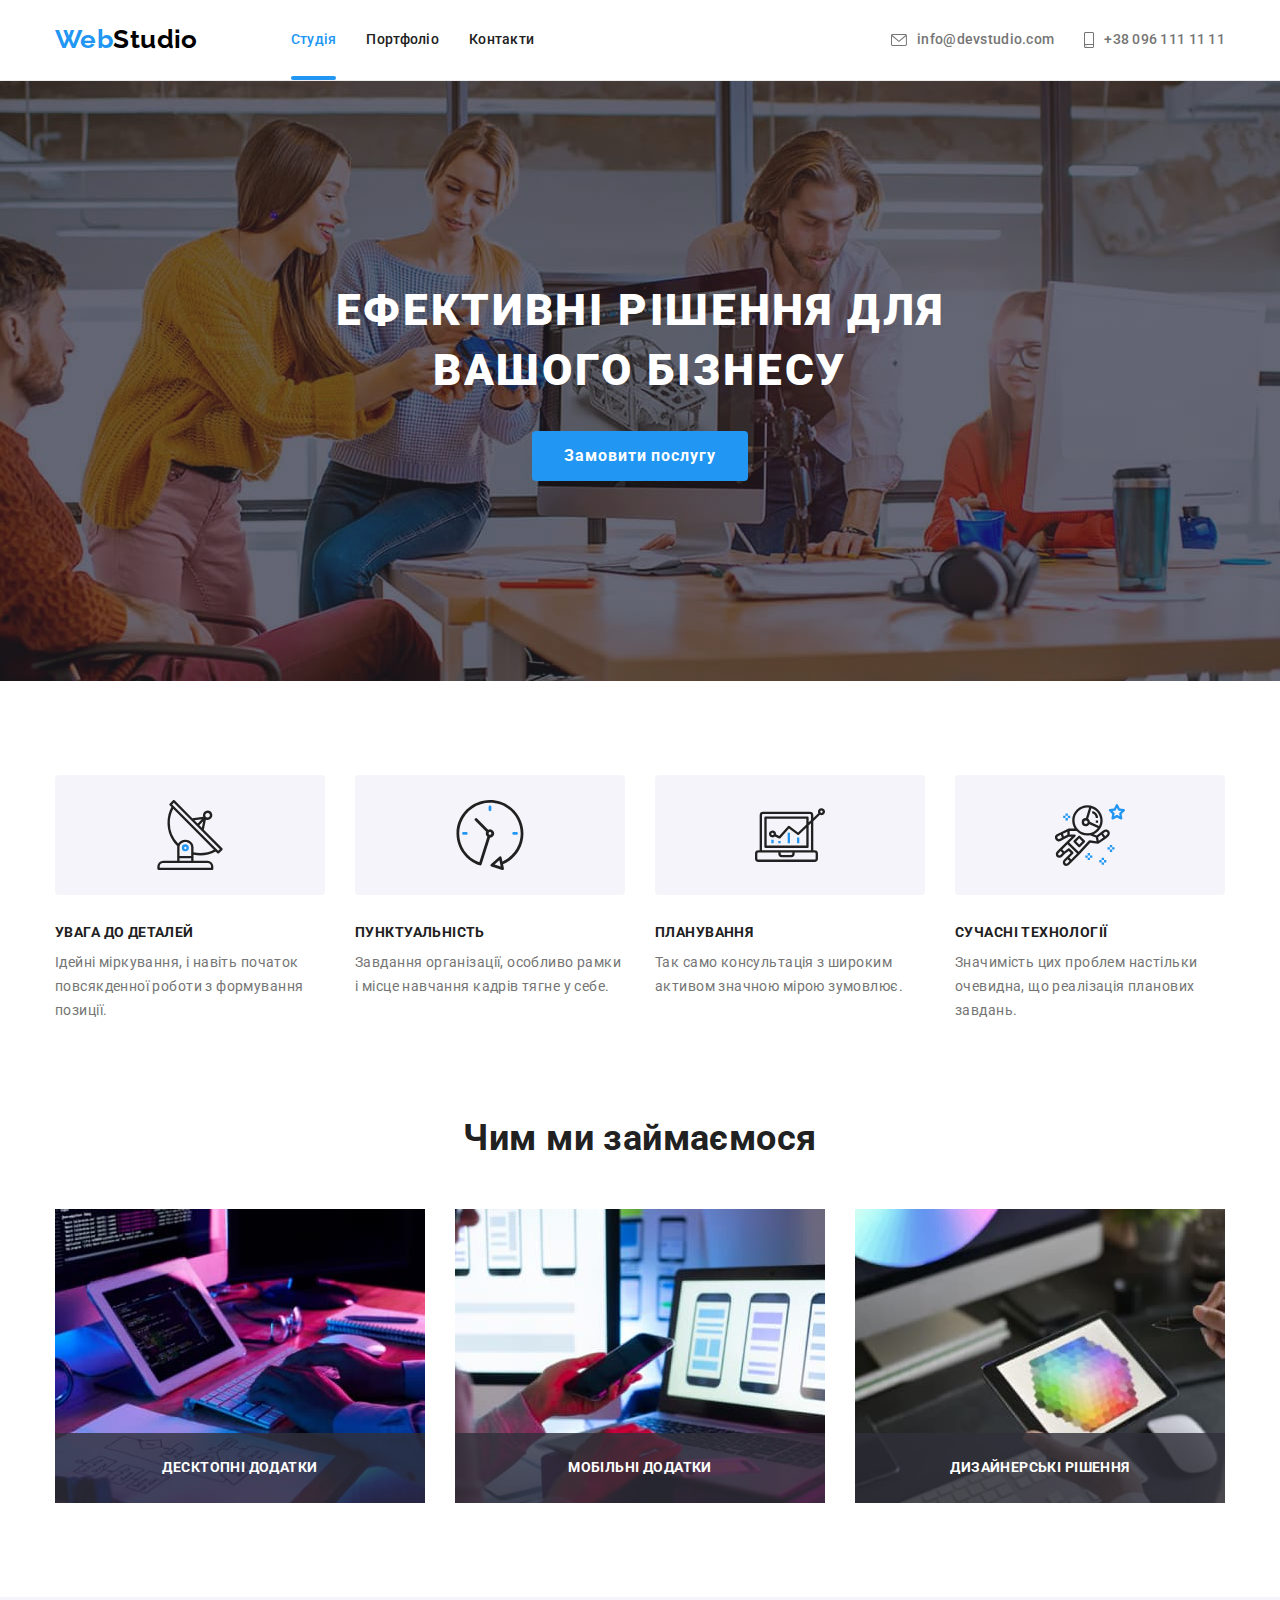
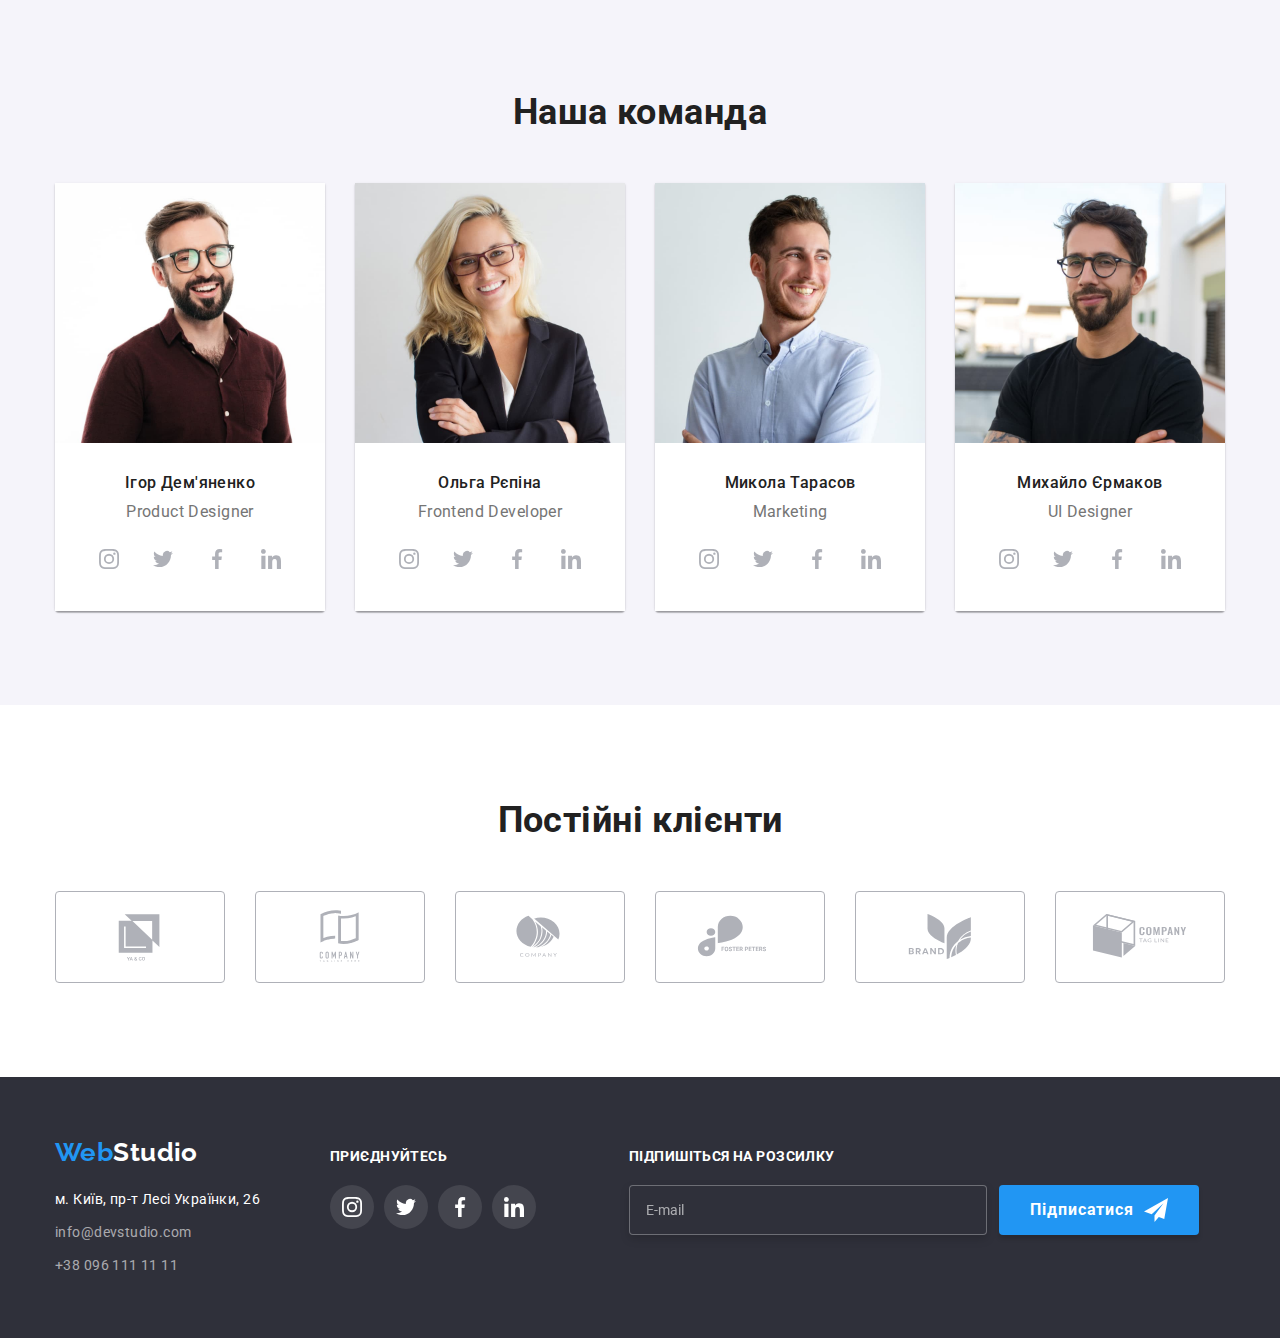
==== commit a257cc78: "Добавляет фокус инпутам" ====
--- a/index.html
+++ b/index.html
@@ -73,26 +73,37 @@
                 <h2 class="modal-title">Залиште свої дані, ми вам передзвонимо</h2>
                 <div class="form-modal">
                     <label for="name">Ім'я</label>
-                    <input type="text" name="name" id="name">
+                    <input class="modal-input" type="text" name="name" id="name">
+                     <svg class="form-svg" width="18" height="18">
+                        <use href="./img/symbol-defs.svg#icon-person-black-18dp-1"></use>
+                    </svg>
                 </div>
                 <div class="form-modal">
                     <label class="" for="tel">Телефон</label>
-                    <input type="tel" name="tel" id="tel">
+                    <input class="modal-input" type="tel" name="tel" id="tel">
+                    <svg class="form-svg" width="18" height="18">
+                        <use href="./img/symbol-defs.svg#icon-phone-black-18dp-1"></use>
+                    </svg>
                 </div>
                 <div class="form-modal">
                     <label for="mail">Пошта</label>
-                    <input type="email" name="email" id="mail">
+                    <input class="modal-input" type="email" name="email" id="mail">
+                    <svg class="form-svg" width="18" height="18">
+                        <use href="./img/symbol-defs.svg#icon-email-black-18dp-1"></use>
+                    </svg>
                 </div>
 
                 <div class="form-modal">
                     <label for="comment">Коментар</label>
-                    <textarea class="comment" name="comment" id="comment" rows="10" placeholder="Введіть текст"></textarea>
+                    <textarea class="comment" name="comment" id="comment" rows="8" placeholder="Введіть текст"></textarea>
                 </div>
                 <div class="form-checkbox">
                     <input type="checkbox" name="policy" id="policy" />
-                    <label for="policy">Погоджуюся з розсилкою та приймаю Умови договору</label>
-                </div>
-                <button type="submit">Відправити</button>
+                    <label for="policy">Погоджуюся з розсилкою та приймаю 
+                        <a href="" class="form-link">Умови договору</a>
+                    </label>
+                </div>
+                <button class="form-btn" type="submit">Відправити</button>
                 </div>
             </form>
         </div>
@@ -439,7 +450,11 @@
                 <div class="form-field">
                     <label for="email"></label>
                     <input class="form-input" type="email" name="email" id="email" placeholder="E-mail" />
-                    <button class="footer-btn" type="submit">Підписатися</button>
+                    <button class="footer-btn" type="submit">Підписатися
+                        <svg class="send-svg" width="24" height="24">
+                            <use href="./img/symbol-defs.svg#icon-icon-send"></use>
+                        </svg>
+                    </button>
                 </div>
             </form>          
         </div>
--- a/css/styles.css
+++ b/css/styles.css
@@ -372,7 +372,7 @@
     position: absolute;
     top: 50%;
     left: 50%;
-    padding: 8px;
+    /* padding: 8px; */
 
     width: 528px;
     height: 581px;
@@ -418,8 +418,9 @@
 
 /* форма, разметка в модал.окне */
 .form-ad {
-    max-width: 528px;
-    margin: 0px;
+    width: 528px;
+    margin-left: auto;
+    margin-right: auto;
     padding: 40px;
 }
 
@@ -433,8 +434,10 @@
 }
 
 .form-modal {
-display: flex;
-flex-direction: column;
+    display: flex;
+    flex-direction: column;
+    position: relative;
+
 }
 
 .form-modal:not(:last-child) {
@@ -450,15 +453,40 @@
     margin-bottom: 4px;
 }
 
-.form-modal input {
+.modal-input {
     height: 40px;
+    margin: 0;
+    padding-left: 42px;
     border: 1px solid rgba(33, 33, 33, 0.2);
     border-radius: 4px;
 }
 
+.modal-input:focus {
+    border: 1px solid var(--accent-color);
+    cursor: pointer;
+}
+
+.modal-input:focus ~ .form-svg {
+    cursor: pointer;
+    fill: var(--accent-color);
+}
+
+.form-svg {
+    position: absolute;
+    display: inline-block;
+    top: 50%;
+    left: 12px;
+
+}
+
 textarea {
     resize: none;
-
+    height: 120px;
+    color: var(--secondary-text-color);
+    font-weight: 400;
+    font-size: 12px;
+    line-height: 1.16;
+    letter-spacing: 0.01em;
     padding: 12px 16px;
     border: 1px solid rgba(33, 33, 33, 0.2);
     border-radius: 4px;
@@ -475,8 +503,42 @@
 .form-checkbox {
     margin-top: 20px;
     margin-bottom: 30px;
-}
-
+    text-align: center;
+}
+
+.form-checkbox label {
+    color: var(--secondary-text-color);
+    font-weight: 400;
+    line-height: 1.71;
+}
+
+.form-link {
+    color: var(--accent-color);
+    text-decoration: underline;
+}
+
+.form-btn {
+    
+    width: 200px;
+    height: 50px;
+    padding: 10px 52px;
+    border-radius: 4px;
+    box-shadow: 0px 4px 4px rgba(0, 0, 0, 0.15);
+    border: none;
+    /* text-align: center; */
+    /* justify-content: center; */
+
+}
+
+.form-ad button {
+    color: var(--title-text-color);
+    background-color: var(--accent-color);
+    font-weight: 700;
+    font-size: 16px;
+    line-height: 1.88;
+    letter-spacing: 0.06em;
+    cursor: pointer;
+}
 
 /* секции */
 
@@ -561,7 +623,6 @@
 
 .work {
     display: flex;
-    
 }
 
 .work .item:not(:last-child) {
@@ -1081,8 +1142,11 @@
 }
 
 .footer-btn {
+    display: flex;
     width: 200px;
     height: 50px;
+    justify-content: center;
+    align-items: center;
 
     padding: 10px 28px;
     border-radius: 4px;
@@ -1098,5 +1162,9 @@
     line-height: 1.88;
     letter-spacing: 0.06em;
     cursor: pointer; 
-
+}
+
+.send-svg {
+    fill: var(--primary-bg-color);
+    margin-left: 10px;
 }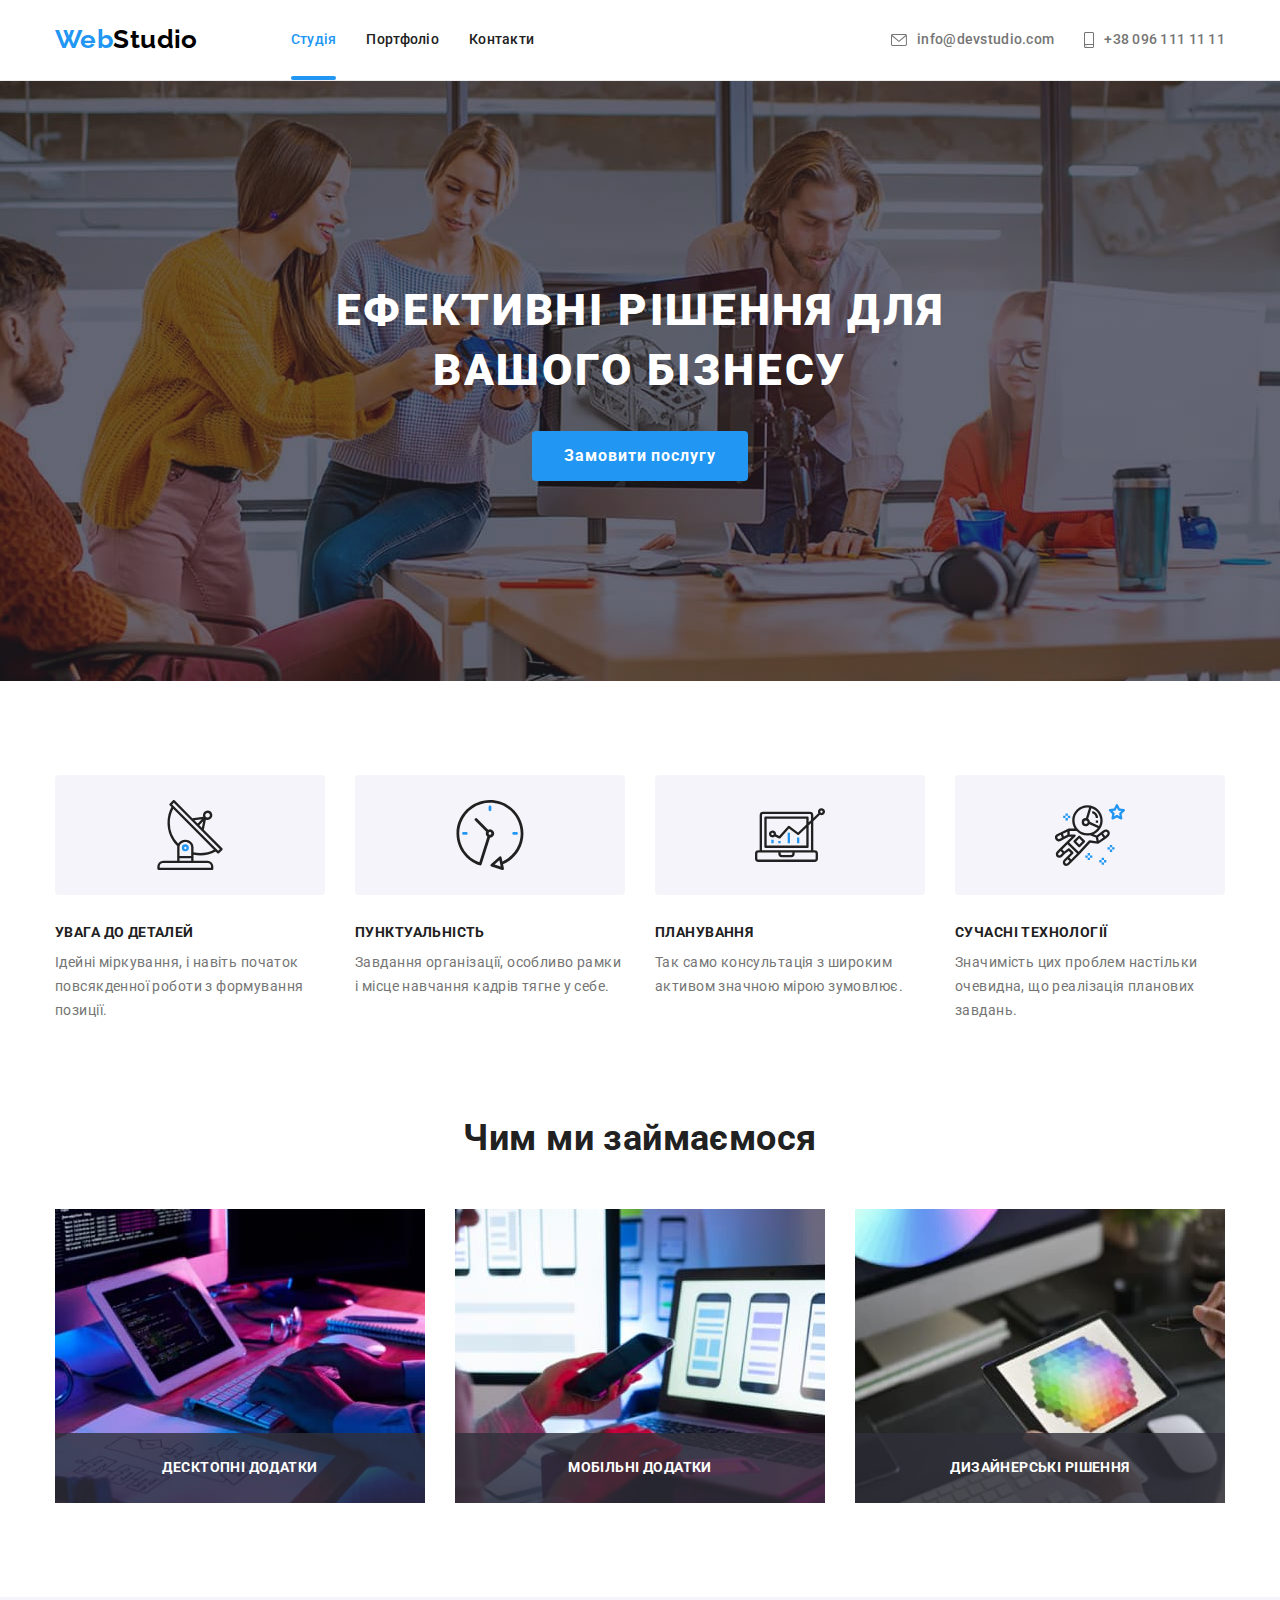
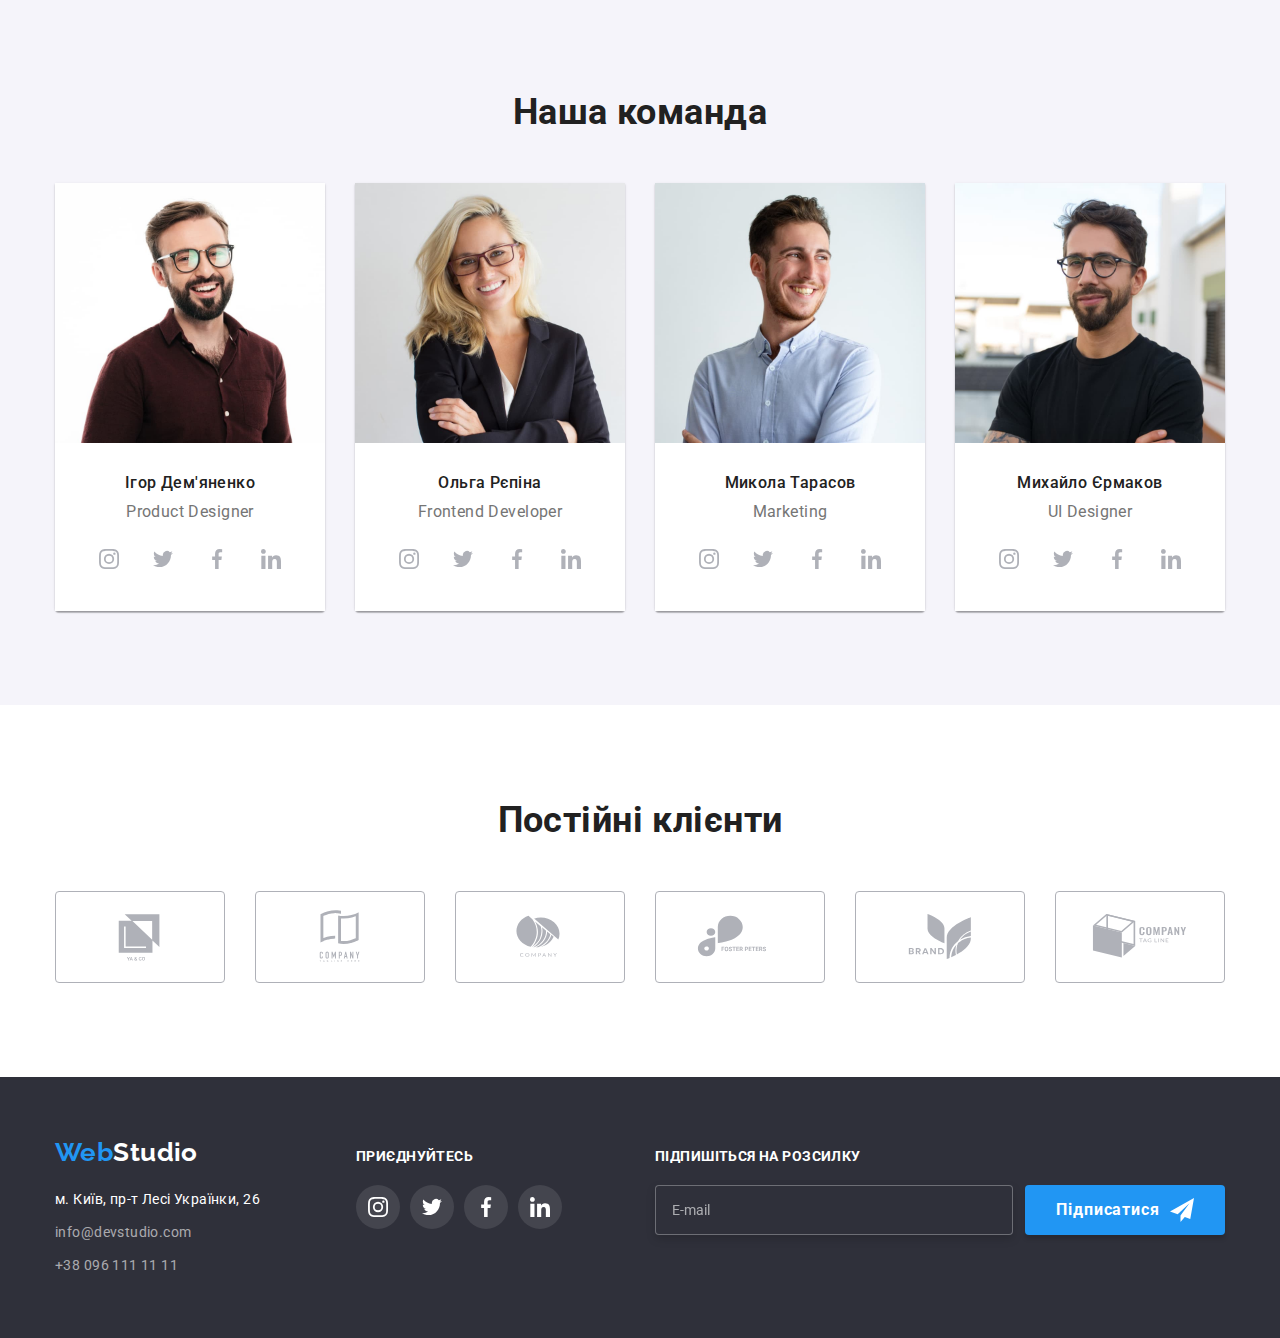
==== commit a9ffb862: "Добавляет фокус на чекбокс" ====
--- a/index.html
+++ b/index.html
@@ -73,21 +73,21 @@
                 <h2 class="modal-title">Залиште свої дані, ми вам передзвонимо</h2>
                 <div class="form-modal">
                     <label for="name">Ім'я</label>
-                    <input class="modal-input" type="text" name="name" id="name">
+                    <input class="modal-input" type="text" name="name" id="name" />
                      <svg class="form-svg" width="18" height="18">
                         <use href="./img/symbol-defs.svg#icon-person-black-18dp-1"></use>
                     </svg>
                 </div>
                 <div class="form-modal">
                     <label class="" for="tel">Телефон</label>
-                    <input class="modal-input" type="tel" name="tel" id="tel">
+                    <input class="modal-input" type="tel" name="tel" id="tel" />
                     <svg class="form-svg" width="18" height="18">
                         <use href="./img/symbol-defs.svg#icon-phone-black-18dp-1"></use>
                     </svg>
                 </div>
                 <div class="form-modal">
                     <label for="mail">Пошта</label>
-                    <input class="modal-input" type="email" name="email" id="mail">
+                    <input class="modal-input" type="email" name="email" id="mail" />
                     <svg class="form-svg" width="18" height="18">
                         <use href="./img/symbol-defs.svg#icon-email-black-18dp-1"></use>
                     </svg>
@@ -98,14 +98,18 @@
                     <textarea class="comment" name="comment" id="comment" rows="8" placeholder="Введіть текст"></textarea>
                 </div>
                 <div class="form-checkbox">
-                    <input type="checkbox" name="policy" id="policy" />
-                    <label for="policy">Погоджуюся з розсилкою та приймаю 
+                    <label for="policy">
+                        <input class="checkbox" type="checkbox" name="policy" id="policy" />
+                        <span class="form-icon"></span>
+                        Погоджуюся з розсилкою та приймаю
                         <a href="" class="form-link">Умови договору</a>
                     </label>
                 </div>
-                <button class="form-btn" type="submit">Відправити</button>
+                <div class="form-click">
+                    <button class="form-btn" type="submit">Відправити</button>
                 </div>
             </form>
+            </div>
         </div>
         <script src="./js/modal.js">
         </script>
@@ -448,8 +452,7 @@
             <form class="form">
                 <h3 class="title-footer">підпишіться на розсилку</h3>
                 <div class="form-field">
-                    <label for="email"></label>
-                    <input class="form-input" type="email" name="email" id="email" placeholder="E-mail" />
+                    <input class="form-input" type="email" name="subscription" id="email" placeholder="E-mail" />
                     <button class="footer-btn" type="submit">Підписатися
                         <svg class="send-svg" width="24" height="24">
                             <use href="./img/symbol-defs.svg#icon-icon-send"></use>
--- a/css/styles.css
+++ b/css/styles.css
@@ -372,7 +372,7 @@
     position: absolute;
     top: 50%;
     left: 50%;
-    /* padding: 8px; */
+    padding: 40px;
 
     width: 528px;
     height: 581px;
@@ -407,21 +407,28 @@
     background-color: var(--primary-bg-color);
     border-radius: 50%;
     border: 1px solid rgba(0, 0, 0, 0.1);
-
+    
     cursor: pointer;
     
 }
 
 .modal-svg {
     fill: var(--logo-accent-color);
+    border: none;
+    transition: fill 250ms var(--timing-function);
+}
+
+.modal-button:hover .modal-svg,
+.modal-button:focus .modal-svg {
+    fill: var(--accent-color);
+    cursor: pointer;
 }
 
 /* форма, разметка в модал.окне */
 .form-ad {
-    width: 528px;
     margin-left: auto;
     margin-right: auto;
-    padding: 40px;
+    
 }
 
 .modal-title {
@@ -459,16 +466,23 @@
     padding-left: 42px;
     border: 1px solid rgba(33, 33, 33, 0.2);
     border-radius: 4px;
-}
-
-.modal-input:focus {
-    border: 1px solid var(--accent-color);
+    background-color: var(--title-text-color);
+    transition: border 250ms var(--timing-function);
+}
+
+.modal-input:focus,
+.comment:focus,
+.modal-input:hover,
+.comment:hover{
+    outline: 1px solid var(--accent-color);
+    border: none;
     cursor: pointer;
 }
 
-.modal-input:focus ~ .form-svg {
+.modal-input:focus ~ .form-svg,
+.modal-input:hover ~ .form-svg {
+    fill: var(--accent-color);
     cursor: pointer;
-    fill: var(--accent-color);
 }
 
 .form-svg {
@@ -476,7 +490,7 @@
     display: inline-block;
     top: 50%;
     left: 12px;
-
+    transition: fill 250ms var(--timing-function);
 }
 
 textarea {
@@ -501,15 +515,61 @@
 }
 
 .form-checkbox {
+    position: relative;
+    display: block;
     margin-top: 20px;
     margin-bottom: 30px;
     text-align: center;
+    
 }
 
 .form-checkbox label {
     color: var(--secondary-text-color);
     font-weight: 400;
     line-height: 1.71;
+    margin-left: 8px;
+    
+}
+
+.checkbox {
+    /* -webkit-appearance: none;
+    -moz-appearance: none;
+    appearance: none; */
+    position: absolute;
+    width: 1px;
+    height: 1px;
+    margin: -1px;
+    border: 0;
+    padding: 0;
+    clip: rect(0 0 0 0);
+    overflow: hidden;
+}
+
+.form-icon {
+    position: absolute;
+    display: inline-block;
+    width: 16px;
+    height: 15px;
+    left: 12px;
+    background-color: var(--primary-bg-color);
+    border: 2px solid var(--primary-text-color);
+    border-radius: 2px;
+    top: 50%;
+    transform: translateY(-50%);
+}
+
+.checkbox:checked + .form-icon {
+    background-color: var(--accent-color);
+    background-image: url(../img/icon\ check.svg);
+    background-size: contain;
+    background-origin: padding-box;
+    background-repeat: no-repeat;
+    background-position: center;
+    border-color: var(--accent-color);
+}
+
+.checkbox:focus + .form-icon {
+    border: 2px solid var(--accent-color);
 }
 
 .form-link {
@@ -517,17 +577,19 @@
     text-decoration: underline;
 }
 
+.form-click {
+    display: flex;
+    justify-content: center;
+}
+
 .form-btn {
-    
     width: 200px;
     height: 50px;
     padding: 10px 52px;
     border-radius: 4px;
     box-shadow: 0px 4px 4px rgba(0, 0, 0, 0.15);
     border: none;
-    /* text-align: center; */
-    /* justify-content: center; */
-
+    text-align: center;
 }
 
 .form-ad button {
@@ -990,6 +1052,7 @@
 }
 
 .footer-all {
+    width: 231px;
     display: flex;
     align-items: baseline;
     flex-direction: column;
@@ -1120,10 +1183,12 @@
 
 .form-field {
     display: flex;
+    
 }
 
 .form-input{
     background-color: #2F303A;
+    color: #FFFFFF;
     margin-right: 12px;
     width: 358px;
     height: 50px;
